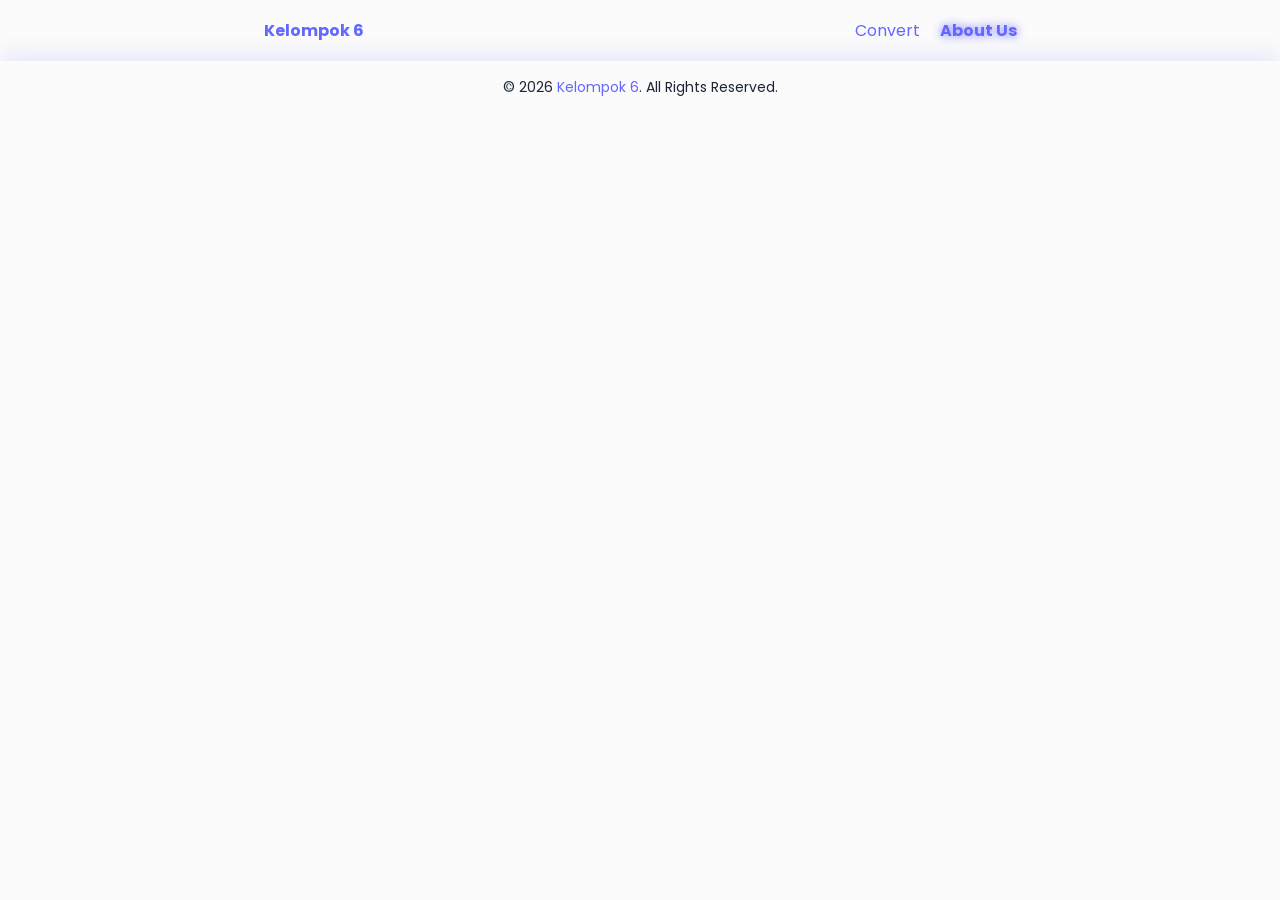
==== about.html @ 0dc14259 "added file and layout structure" ====
<!DOCTYPE html>
<html lang="en">
<head>
    <meta charset="UTF-8">
    <meta name="viewport" content="width=device-width, initial-scale=1.0">
    <title>About Us</title>
    <link rel="stylesheet" href="style.css">
</head>
<body>
    <nav>
        <div class="nav-left">
            <span>Kelompok 6</span>
        </div>
        <div class="nav-menu">
            <ul>
                <li><a href="index.html">Convert</a></li>
                <li><a href="about.html" class="active">About Us</a></li>
            </ul>
        </div>
    </nav>
    <main>

    </main>
    <footer>
        <p>&copy; 2026 <span>Kelompok 6</span>. All Rights Reserved.</p>
    </footer>
</body>
</html>
---- style.css ----
@import url('https://fonts.googleapis.com/css2?family=Poppins&display=swap');

:root {
    --primary-color: #6367FF;
    --secondary-color: #8494FF;
    --supporting-color: #C9BEFF;
    --primary-text-color: #1A2634;
    --secondary-text-color: #A6B6BF;
    --bg-color: #FBFBFB;
    --bg-secondary-color: #F8FAFC;
    --shadow-color: #6367FF1A;
}
* {
    margin: 0;
    padding: 0;
    box-sizing: border-box;
    font-family: "Poppins", sans-serif;
}
body {
    background-color: var(--bg-color);
    min-height: 100vh;
}

/* Navigation */
nav {
    background-color: var(--bg-color);
    color: var(--primary-color);
    display: flex;
    justify-content: space-around;
    align-items: center;
    padding: 18px;
    box-shadow: 0 10px 16px var(--shadow-color);
}
.nav-left {
    font-weight: bold;
}
nav ul {
    list-style: none;
    display: flex;
    gap: 20px;
}
nav ul li a {
    text-decoration: none;
    color: var(--primary-color);
    transition: all 0.3s ease;
}
nav ul li a:hover {
    color: var(--secondary-color);
}
nav ul li a:active {
    color: var(--primary-text-color);
}
nav ul li a.active {
    font-weight: bold;
    text-shadow: 0 0 10px var(--primary-color);
}
nav ul li a.active:hover {
    color: var(--primary-text-color);
    text-shadow: 0 0 10px var(--primary-text-color);
}

/* Footer */
footer {
    background-color: var(--bg-color);
    color: var(--primary-text-color);
    text-align: center;
    padding: 16px;
    margin-top: auto;
    box-shadow: 0 -10px 16px var(--shadow-color);
}
footer p {
    font-size: 14px;
}
footer p span {
    color: var(--primary-color);
}
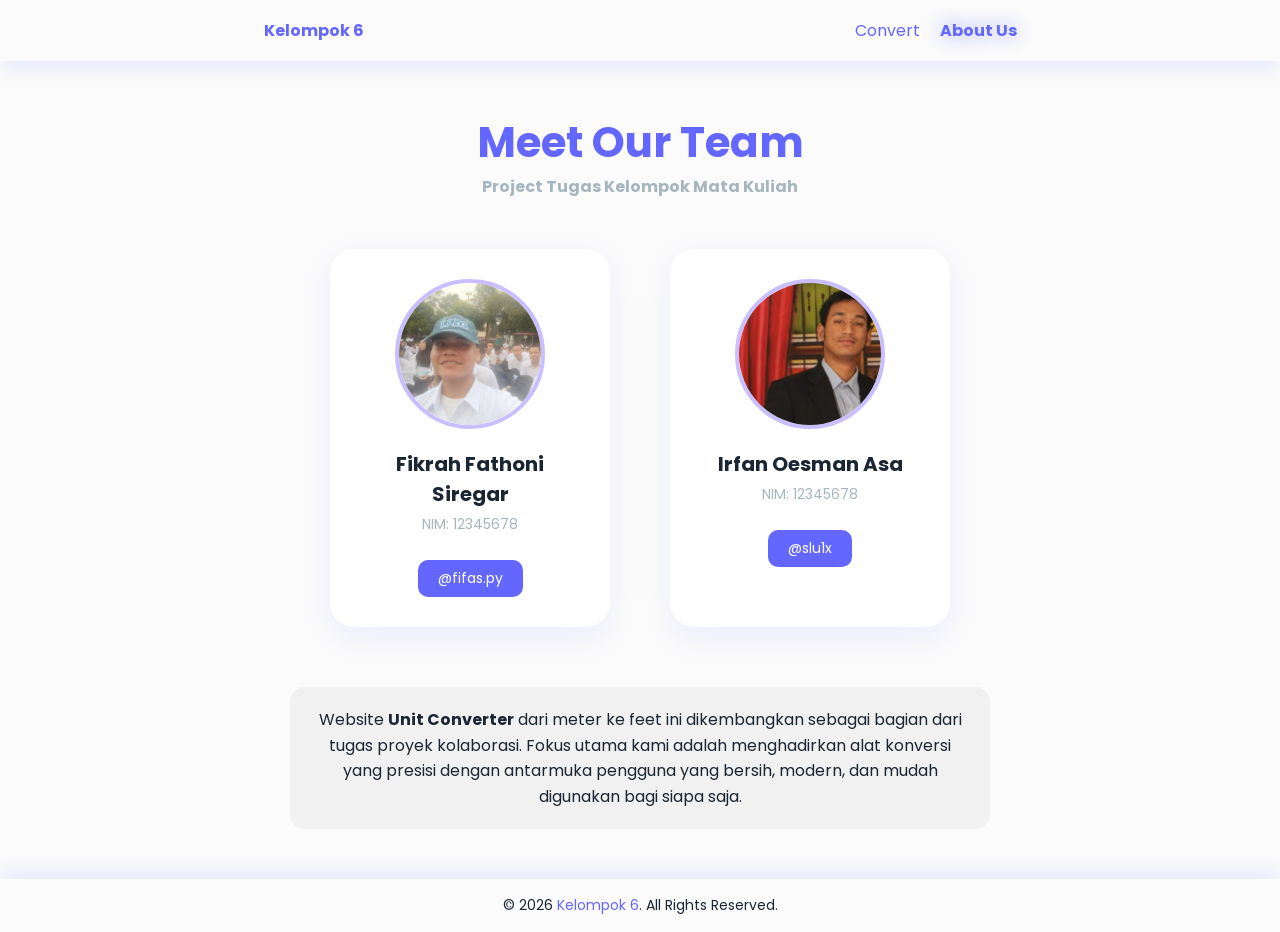
==== commit 6eb4a6c0: "finishing frontend" ====
--- a/about.html
+++ b/about.html
@@ -3,7 +3,7 @@
 <head>
     <meta charset="UTF-8">
     <meta name="viewport" content="width=device-width, initial-scale=1.0">
-    <title>About Us</title>
+    <title>About Us - Kelompok 6</title>
     <link rel="stylesheet" href="style.css">
 </head>
 <body>
@@ -18,9 +18,42 @@
             </ul>
         </div>
     </nav>
-    <main>
 
+    <main class="about-wrapper">
+        <div class="about-header">
+            <h1>Meet Our Team</h1>
+            <p>Project Tugas Kelompok Mata Kuliah</p>
+        </div>
+
+        <div class="team-grid">
+            <div class="profile-card">
+                <div class="image-circle">
+                    <img src="images/fikrahgeming.jpeg" alt="Fikrah Fathoni Siregar">
+                </div>
+                <h3>Fikrah Fathoni Siregar</h3>
+                <p class="nim">NIM: 12345678</p>
+                <a href="https://instagram.com/fifas.py" target="_blank" class="ig-link">@fifas.py</a>
+            </div>
+
+            <div class="profile-card">
+                <div class="image-circle">
+                    <img src="images/irpangeming.jpeg" alt="Irfan Oesman Asa">
+                </div>
+                <h3>Irfan Oesman Asa</h3>
+                <p class="nim">NIM: 12345678</p>
+                <a href="https://instagram.com/slu1x" target="_blank" class="ig-link">@slu1x</a>
+            </div>
+        </div>
+
+        <div class="project-desc">
+            <p>
+                Website <strong>Unit Converter</strong> dari meter ke feet ini dikembangkan sebagai bagian dari tugas proyek kolaborasi. 
+                Fokus utama kami adalah menghadirkan alat konversi yang presisi dengan antarmuka pengguna yang bersih, 
+                modern, dan mudah digunakan bagi siapa saja.
+            </p>
+        </div>
     </main>
+
     <footer>
         <p>&copy; 2026 <span>Kelompok 6</span>. All Rights Reserved.</p>
     </footer>
--- a/style.css
+++ b/style.css
@@ -7,7 +7,7 @@
     --primary-text-color: #1A2634;
     --secondary-text-color: #A6B6BF;
     --bg-color: #FBFBFB;
-    --bg-secondary-color: #F8FAFC;
+    --bg-secondary-color: #F1F1F1;
     --shadow-color: #6367FF1A;
 }
 * {
@@ -17,8 +17,22 @@
     font-family: "Poppins", sans-serif;
 }
 body {
-    background-color: var(--bg-color);
-    min-height: 100vh;
+    display: flex;
+    background-color: var(--bg-color);
+    flex-direction: column;
+    height: 100vh;
+    overflow: hidden;
+}
+.container {
+    display: grid;
+    flex: 1;
+    grid-template-columns: 1fr 1.2fr 1fr;
+    height: 100%;
+    min-height: 0;
+}
+.container > section {
+    height: 100%;
+    min-height: 0;
 }
 
 /* Navigation */
@@ -30,6 +44,8 @@
     align-items: center;
     padding: 18px;
     box-shadow: 0 10px 16px var(--shadow-color);
+    position: relative;
+    z-index: 10;
 }
 .nav-left {
     font-weight: bold;
@@ -52,11 +68,358 @@
 }
 nav ul li a.active {
     font-weight: bold;
-    text-shadow: 0 0 10px var(--primary-color);
+    text-shadow: 0 0 20px var(--secondary-color);
 }
 nav ul li a.active:hover {
     color: var(--primary-text-color);
     text-shadow: 0 0 10px var(--primary-text-color);
+}
+
+/* Index.html */
+/* Content */
+.left {
+    width: 100%;
+    display: flex;
+    justify-content: center;
+    align-items: center;
+    padding: 40px 20px;
+}
+.left .content {
+  display: flex;
+  flex-direction: column;
+  gap: 8px;
+  transform: translateY(-40px);
+}
+.left .title {
+    font-size: 52px;
+    color: var(--primary-color);
+    display: flex;
+    flex-direction: column;
+}
+.left .subtitle {
+    font-size: 16px;
+    font-weight: bold;
+    color: var(--supporting-color);
+}
+
+.calculator {
+    box-shadow: -10px 0 16px var(--shadow-color);
+    padding: 20px 30px;
+}
+.calculator .unit-switch {
+    display: flex;
+    justify-content: space-evenly;
+    align-items: center;
+    margin-top: 80px;
+}
+.calculator .unit-switch .unit-button {
+    background-color: var(--bg-color);
+    border: 1px solid var(--secondary-color);
+    border-radius: 14px;
+    padding: 8px 10px;
+    width: 120px;
+    display: flex;
+    align-items: center;
+}
+.calculator .unit-switch .unit-group .unit-block {
+    position: relative;
+    cursor: pointer;
+}
+.calculator .unit-switch .unit-group p {
+    color: var(--supporting-color);
+    font-size: 16px;
+    font-weight: bold;
+    text-align: center;
+    margin-bottom: 6px;
+}
+.calculator .unit-switch .unit-group .unit-block #meters-button {
+    gap: 8px;
+}
+.calculator .unit-switch .unit-group .unit-block #meters-button .unit {
+    color: var(--primary-text-color);
+    font-size: 20px;
+    padding-right: 10px;
+    border-right: 1px solid var(--primary-color);
+    flex: 1;
+    white-space: nowrap;
+    overflow: hidden;
+    text-overflow: ellipsis;
+    text-align: center;
+}
+.calculator .unit-switch .unit-group .unit-block #meters-button .toggle-dropdown {
+    margin-left: 10px;
+    width: 20px;
+    height: 20px;
+    flex-shrink: 0;
+    flex-grow: 0;
+    object-fit: contain;
+    transition: all 0.3s ease;
+}
+.calculator .unit-switch .unit-group .unit-block #meters-button .toggle-dropdown.show {
+    transform: rotate(180deg);
+}
+.calculator .unit-switch .swap-button {
+    width: 40px;
+    height: 40px;
+    transform: translateY(10px);
+    transition: all 0.3s ease;
+}
+.calculator .unit-switch .swap-button:hover {
+    cursor: pointer;
+    transform: translateY(10px) scale(1.25);
+    filter: drop-shadow(0 0 10px var(--secondary-color));
+}
+.calculator .unit-switch .swap-button:active {
+    transform: translateY(10px) scale(1);
+    background-color: var(--shadow-color);
+    border-radius: 50%;
+}
+.calculator .unit-switch .unit-group .unit-block p {
+    color: var(--supporting-color);
+    font-size: 16px;
+    font-weight: bold;
+    text-align: center;
+    margin-bottom: 6px;
+}
+.calculator .unit-switch .unit-group .unit-block #feet-button .unit {
+    color: var(--primary-text-color);
+    font-size: 20px;
+    margin: 0 auto;
+}
+.calculator .unit-switch .unit-group .unit-block .dropdown-menu {
+    opacity: 0;
+    background-color: var(--bg-color);
+    border-radius: 20px;
+    width: 90px;
+    box-shadow: 0 0 16px 4px var(--shadow-color);
+    margin-top: 4px;
+    position: absolute;
+    z-index: 10;
+    transform: translateY(-10px);
+    transition: all 0.3s ease;
+    pointer-events: none;
+}
+.calculator .unit-switch .unit-group .unit-block .dropdown-menu.show {
+    opacity: 1;
+    transform: translateY(0);
+    pointer-events: auto;
+}
+.calculator .unit-switch .unit-group .unit-block .dropdown-menu ul .dropdown-list {
+    list-style: none;
+    font-size: 16px;
+    border-bottom: 1px solid var(--primary-text-color);
+    padding: 8px 10px;
+    transition: all 0.3s ease;
+}
+.calculator .unit-switch .unit-group .unit-block .dropdown-menu ul .dropdown-list:hover {
+    background-color: var(--shadow-color);
+    cursor: pointer;
+}
+.calculator .unit-switch .unit-group .unit-block .dropdown-menu ul .dropdown-list:active {
+    background-color: var(--primary-color);
+    color: var(--bg-color);
+}
+.calculator .unit-switch .unit-group .unit-block .dropdown-menu ul .dropdown-list:first-child {
+    border-top-left-radius: 20px;
+    border-top-right-radius: 20px;
+}
+.calculator .unit-switch .unit-group .unit-block .dropdown-menu ul .dropdown-list:last-child {
+    border: none;
+    border-bottom-left-radius: 20px;
+    border-bottom-right-radius: 20px;
+}
+.calculator .unit-switch .unit-group .unit-block .dropdown-menu ul #active-unit {
+    background-color: var(--shadow-color);
+    font-weight: bold;
+}
+.calculator .unit-switch .unit-group .unit-block .dropdown-menu ul #active-unit:hover {
+    background-color: var(--primary-text-color);
+    color: var(--secondary-color);
+    cursor: pointer;
+}
+.calculator .unit-switch .unit-group .unit-block .dropdown-menu ul #active-unit:active {
+    background-color: var(--primary-color);
+    color: var(--bg-color);
+}
+
+.calculator .the-calculator {
+    margin-top: 110px;
+}
+.calculator .the-calculator .keypad {
+    display: grid;
+    grid-template-columns: repeat(4, 96px);
+    justify-content: center;
+    gap: 12px;
+}
+.calculator .the-calculator .keypad button {
+    padding: 16px;
+    font-size: 18px;
+    border: 1px solid var(--secondary-color);
+    border-radius: 12px;
+    background-color: var(--bg-color);
+    cursor: pointer;
+    transition: all;
+}
+.calculator .the-calculator .keypad .zero {
+    grid-column: span 2;
+}
+.calculator .the-calculator .keypad .coma {
+    grid-column: span 2;
+}
+.calculator .the-calculator .keypad .action {
+    background-color: var(--primary-color);
+    color: var(--bg-color);
+}
+.calculator .the-calculator .keypad .action:hover {
+    background-color: var(--secondary-color);
+}
+.calculator .the-calculator .keypad .action:active {
+    background-color: var(--primary-text-color);
+    color: var(--primary-color);
+}
+.calculator .the-calculator .keypad .copy {
+    background-color: var(--primary-color);
+    display: flex;
+    align-items: center;
+    justify-content: center;
+}
+.calculator .the-calculator .keypad .copy:hover {
+    background-color: var(--secondary-color);
+}
+.calculator .the-calculator .keypad .copy:active {
+    background-color: var(--primary-text-color);
+}
+.calculator .the-calculator .keypad button:hover {
+    background-color: var(--shadow-color);
+}
+.calculator .the-calculator .keypad button:active {
+    background-color: var(--primary-color);
+    color: var(--bg-color);
+}
+
+.right {
+    background-color: var(--bg-secondary-color);
+    box-shadow: -10px 0 16px var(--shadow-color);
+    display: flex;
+    flex-direction: column;
+    min-height: 0;
+}
+.right .box {
+    flex: 1;
+    padding: 20px;
+    display: flex;
+    flex-direction: column;
+    overflow: hidden;
+    min-height: 0;
+}
+.right .box p {
+    font-size: 14px;
+    color: var(--secondary-text-color);
+    margin-bottom: 10px;
+}
+.right .value {
+    flex: 1;
+    font-size: 28px;
+    text-align: left;
+    overflow-y: auto;
+    word-break: break-all;
+    scrollbar-width: thin;
+}
+.right .input {
+    border-bottom: 2px solid var(--secondary-color);
+}
+
+/* About.html */
+/* Content */
+.about-wrapper {
+    flex: 1;
+    display: flex;
+    flex-direction: column;
+    align-items: center;
+    justify-content: center;
+    padding: 50px 20px;
+    background-color: var(--bg-color);
+}
+.about-header {
+    text-align: center;
+    margin-bottom: 50px;
+}
+.about-header h1 {
+    font-size: 42px;
+    color: var(--primary-color);
+}
+.about-header p {
+    color: var(--secondary-text-color);
+    font-weight: bold;
+}
+.team-grid {
+    display: flex;
+    gap: 60px;
+    flex-wrap: wrap;
+    justify-content: center;
+}
+.profile-card {
+    background-color: white;
+    padding: 30px;
+    border-radius: 24px;
+    box-shadow: 0 10px 30px var(--shadow-color);
+    text-align: center;
+    width: 280px;
+    transition: transform 0.3s ease;
+}
+.profile-card:hover {
+    transform: translateY(-10px);
+}
+.image-circle {
+    width: 150px;
+    height: 150px;
+    border-radius: 50%;
+    background-color: var(--bg-secondary-color);
+    margin: 0 auto 20px;
+    border: 4px solid var(--supporting-color);
+    overflow: hidden;
+    display: flex;
+    justify-content: center;
+    align-items: center;
+}
+.image-circle img {
+    width: 100%;
+    height: 100%;
+    object-fit: cover;
+}
+.profile-card h3 {
+    color: var(--primary-text-color);
+    font-size: 20px;
+    margin-bottom: 5px;
+}
+.profile-card .nim {
+    color: var(--secondary-text-color);
+    font-size: 14px;
+    margin-bottom: 15px;
+}
+.profile-card .ig-link {
+    display: inline-block;
+    margin-top: 10px;
+    padding: 8px 20px;
+    background-color: var(--primary-color);
+    color: white;
+    text-decoration: none;
+    border-radius: 10px;
+    font-size: 14px;
+    transition: background 0.3s;
+}
+.profile-card .ig-link:hover {
+    background-color: var(--secondary-color);
+}
+.project-desc {
+    max-width: 700px;
+    margin-top: 60px;
+    text-align: center;
+    color: var(--primary-text-color);
+    line-height: 1.6;
+    background: var(--bg-secondary-color);
+    padding: 20px;
+    border-radius: 15px;
 }
 
 /* Footer */
@@ -67,10 +430,118 @@
     padding: 16px;
     margin-top: auto;
     box-shadow: 0 -10px 16px var(--shadow-color);
+    position: relative;
+    z-index: 10;
 }
 footer p {
     font-size: 14px;
 }
 footer p span {
     color: var(--primary-color);
+}
+
+/* Responsive */
+
+/* Layar Tablet & HP (Maksimal 1024px) */
+@media screen and (max-width: 1024px) {
+    body {
+        height: auto;
+        overflow-y: auto;
+    }
+
+    .container {
+        display: flex;
+        flex-direction: column;
+        height: auto;
+    }
+
+    .left {
+        order: 1;
+        padding: 20px;
+    }
+    .right {
+        order: 2;
+        height: 500px;
+        box-shadow: none;
+        border-top: 2px solid var(--secondary-color);
+        border-bottom: 2px solid var(--secondary-color);
+    }
+    .calculator {
+        order: 3;
+        padding: 30px 20px;
+    }
+
+    .left .content {
+        transform: translateY(0);
+        text-align: center;
+    }
+
+    .left .title {
+        font-size: 32px;
+    }
+
+    .calculator .the-calculator {
+        margin-top: 60px;
+    }
+
+    .calculator .unit-switch {
+        margin-top: 20px;
+    }
+
+    .calculator .the-calculator .keypad {
+        grid-template-columns: repeat(4, 1fr);
+        max-width: 450px;
+        margin: 0 auto;
+    }
+}
+
+/* Layar HP Kecil (Maksimal 600px) */
+@media screen and (max-width: 600px) {
+    nav {
+        flex-direction: column;
+        gap: 15px;
+    }
+
+    .left {
+        margin-bottom: 40px;
+    }
+
+    .calculator {
+        padding-bottom: 100px;
+    }
+
+    .calculator .unit-switch {
+        margin-top: 20px;
+        gap: 10px;
+    }
+
+    .calculator .unit-switch .unit-button {
+        width: 110px;
+    }
+
+    .calculator .the-calculator {
+        margin-top: 40px;
+    }
+
+    .calculator .the-calculator .keypad button {
+        padding: 12px;
+        font-size: 16px;
+    }
+
+    .about-header h1 {
+        font-size: 28px;
+    }
+
+    .team-grid {
+        gap: 30px;
+    }
+
+    .profile-card {
+        width: 100%;
+        max-width: 300px;
+    }
+    
+    .right .value {
+        font-size: 22px;
+    }
 }
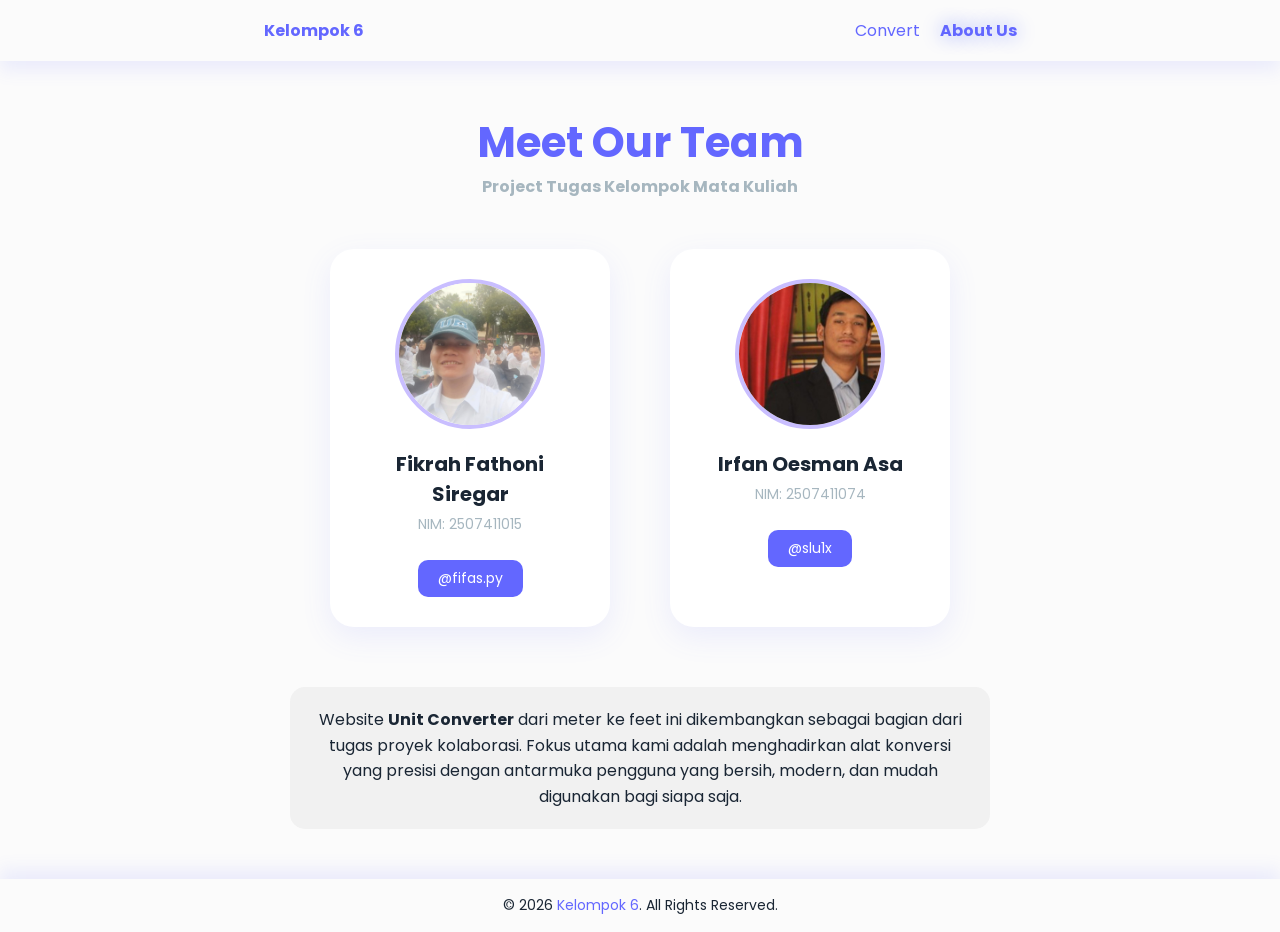
==== commit b5f17a64: "little change on about" ====
--- a/about.html
+++ b/about.html
@@ -31,7 +31,7 @@
                     <img src="images/fikrahgeming.jpeg" alt="Fikrah Fathoni Siregar">
                 </div>
                 <h3>Fikrah Fathoni Siregar</h3>
-                <p class="nim">NIM: 12345678</p>
+                <p class="nim">NIM: 2507411015</p>
                 <a href="https://instagram.com/fifas.py" target="_blank" class="ig-link">@fifas.py</a>
             </div>
 
@@ -40,7 +40,7 @@
                     <img src="images/irpangeming.jpeg" alt="Irfan Oesman Asa">
                 </div>
                 <h3>Irfan Oesman Asa</h3>
-                <p class="nim">NIM: 12345678</p>
+                <p class="nim">NIM: 2507411074</p>
                 <a href="https://instagram.com/slu1x" target="_blank" class="ig-link">@slu1x</a>
             </div>
         </div>
